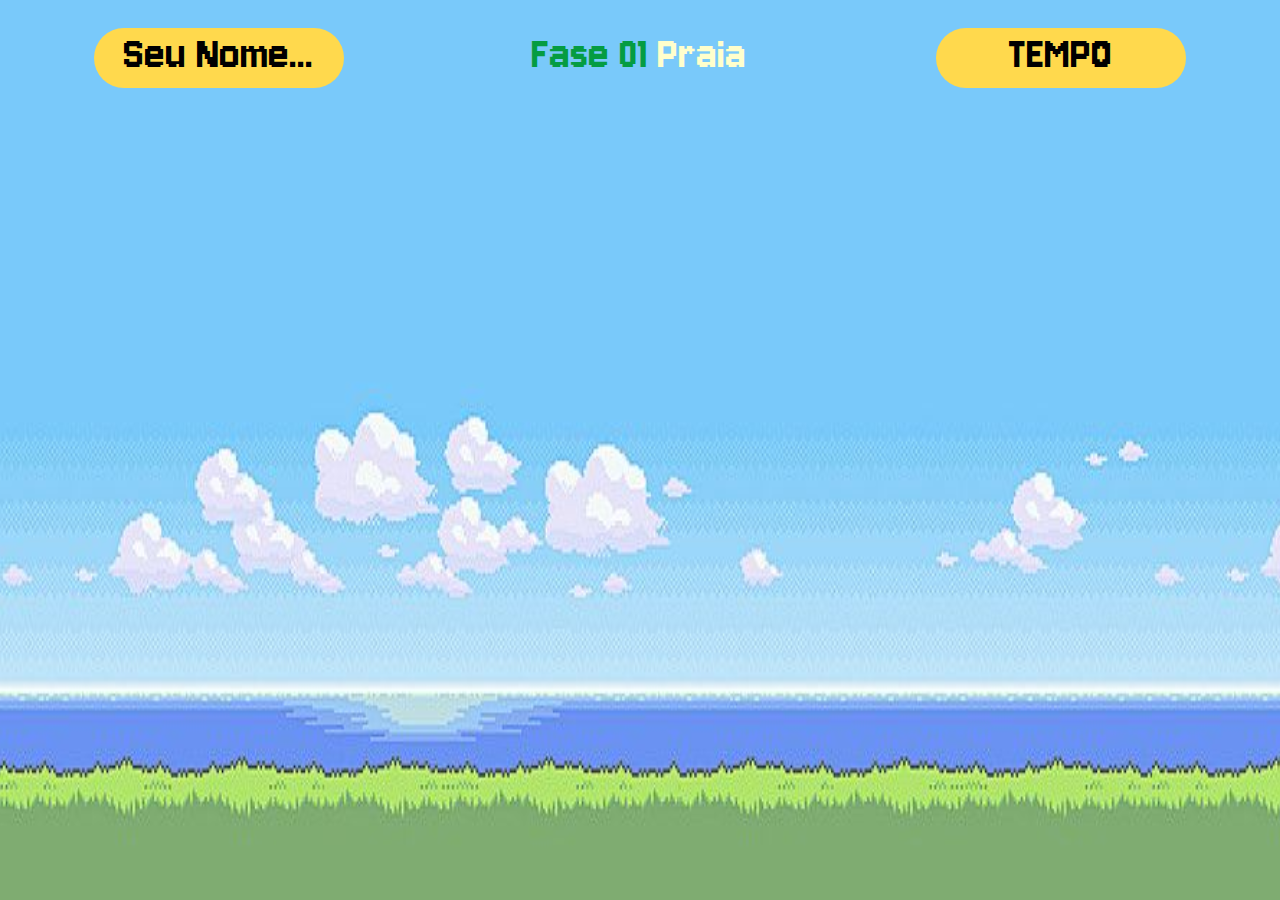
==== html/fase_01_praia.html @ c7d394b1 "inserir layout | fases 01 e 02" ====
<!DOCTYPE html>
<html lang="pt-br">

<head>
    <meta charset="UTF-8">
    <meta name="viewport" content="width=device-width, initial-scale=1.0">
    <title>Fase 01 - PRAIA</title>
    <link rel="stylesheet" href="../assets/css/pages/fase_01.css">
</head>

<body>
    <section class="section-game">
        <!-- CABEÇALHO -->
        <div class="game-header">
            <div class="box-name">
                <span>Seu Nome...</span>
            </div>
            <div class="box-title">
                <span class="title-span1">Fase 01 </span>
                <span class="title-span2">Praia</span>
            </div>
            <div class="box-time">
                <span>TEMPO</span>
            </div>
        </div>
        <!-- CONTEÚDO -->
        <div class="game-body">

        </div>
    </section>
</body>

</html>
---- assets/css/pages/fase_01.css ----
@import url('https://fonts.googleapis.com/css2?family=Jersey+10&display=swap');

html {
    height: 100%;
    width: 100%;
    font-family: "Jersey 10", sans-serif;
    overflow: hidden;
    background-image: url('../../files/img/background-fase_01_praia.jpeg');
    background-size: contain;
    background-size: 90% 100%;
}

.game-header {
    display: flex;
    flex-direction: row;
    justify-content: space-around;
    height: 130px;
}

.box-name {
    background-color: #FFD94D;
    margin-top: 20px;
    width: 250px;
    height: 60px;
    border-radius: 30px;
    text-align: center;
}

.box-title {
    margin-top: 20px;
    width: 250px;
    height: 60px;
    border-radius: 30px;
    text-align: center;
}

.box-time {
    background-color: #FFD94D;
    margin-top: 20px;
    width: 250px;
    height: 60px;
    border-radius: 30px;
    text-align: center;
}

span {
    color: black;
    font-size: 3em;
    font-weight: 500;
}

.title-span1 {
    color: #059C42;
}

.title-span2 {
    color: #FFFFCC;
}
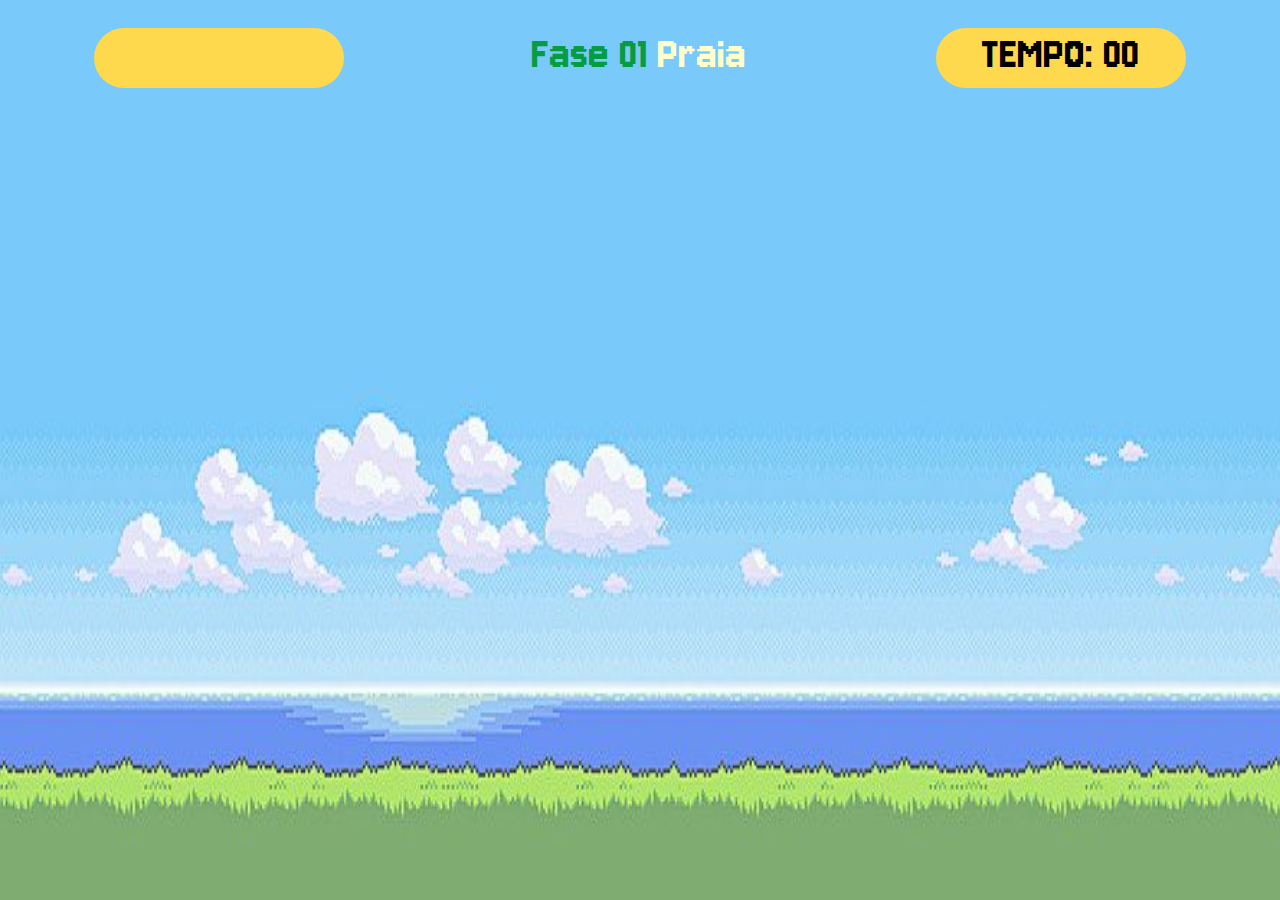
==== commit c147aeef: "aplicar script para recuperar nome do player" ====
--- a/html/fase_01_praia.html
+++ b/html/fase_01_praia.html
@@ -6,6 +6,8 @@
     <meta name="viewport" content="width=device-width, initial-scale=1.0">
     <title>Fase 01 - PRAIA</title>
     <link rel="stylesheet" href="../assets/css/pages/fase_01.css">
+
+    <script defer src="../assets/js/pages/fase01.js"></script>
 </head>
 
 <body>
@@ -13,14 +15,14 @@
         <!-- CABEÇALHO -->
         <div class="game-header">
             <div class="box-name">
-                <span>Seu Nome...</span>
+                <span class="player-span">Seu Nome...</span>
             </div>
             <div class="box-title">
                 <span class="title-span1">Fase 01 </span>
                 <span class="title-span2">Praia</span>
             </div>
             <div class="box-time">
-                <span>TEMPO</span>
+                <span class="timer-span">TEMPO: 00</span>
             </div>
         </div>
         <!-- CONTEÚDO -->
--- a/assets/css/pages/fase_01.css
+++ b/assets/css/pages/fase_01.css
@@ -5,7 +5,7 @@
     width: 100%;
     font-family: "Jersey 10", sans-serif;
     overflow: hidden;
-    background-image: url('../../files/img/background-fase_01_praia.jpeg');
+    background-image: url('../../files/img/backgrounds/background-fase_01_praia.jpeg');
     background-size: contain;
     background-size: 90% 100%;
 }
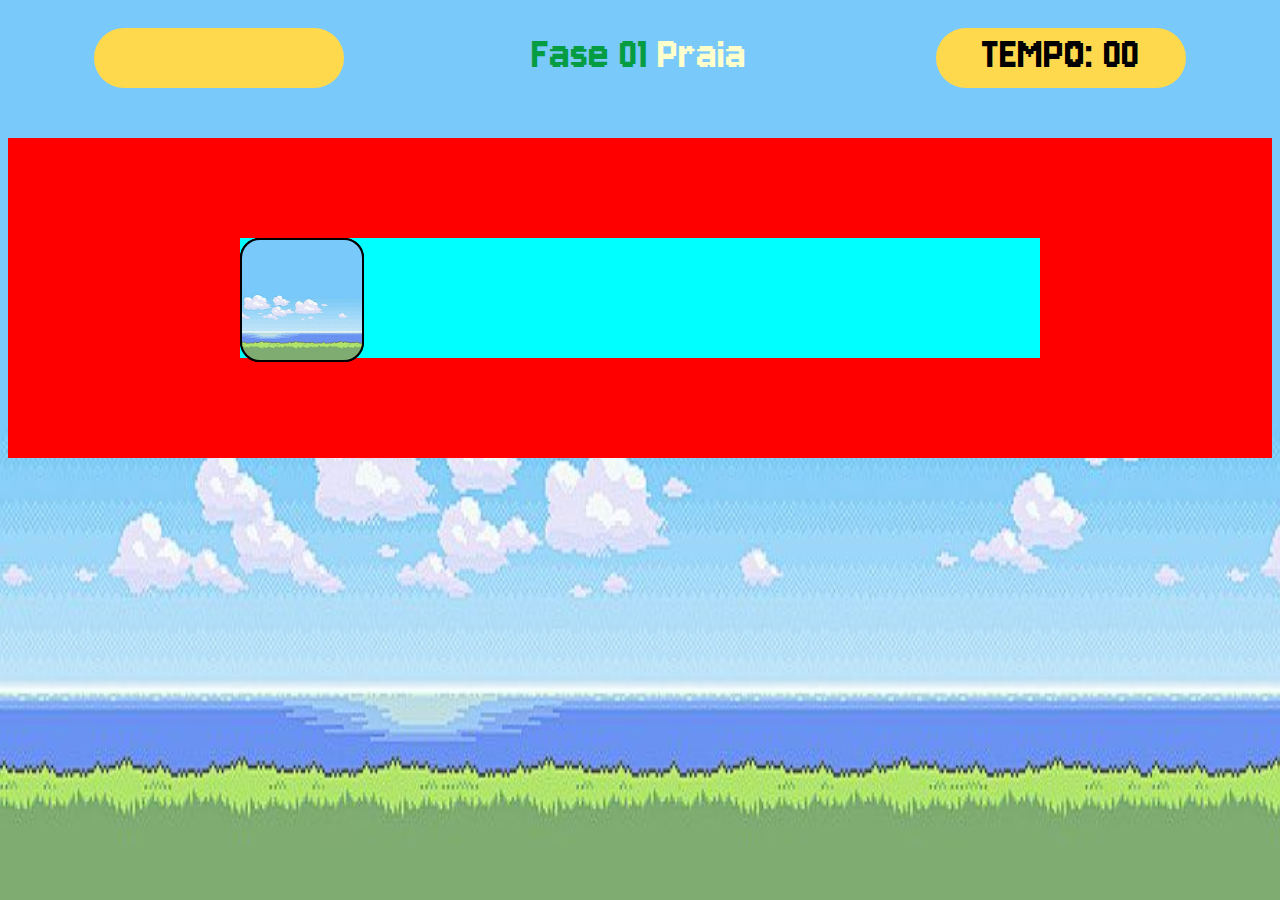
==== commit f457d3ff: "inserir primeira carta" ====
--- a/html/fase_01_praia.html
+++ b/html/fase_01_praia.html
@@ -28,6 +28,8 @@
         <!-- CONTEÚDO -->
         <div class="game-body">
 
+            <div class="grid"></div>
+
         </div>
     </section>
 </body>
--- a/assets/css/pages/fase_01.css
+++ b/assets/css/pages/fase_01.css
@@ -55,4 +55,59 @@
 
 .title-span2 {
     color: #FFFFCC;
+}
+
+/*                  */
+/* CONTEÚDO DO GAME */
+/*                  */
+
+.game-body {
+    display: flex;
+    justify-content: center;
+    align-items: center;
+    background-color: red;
+}
+
+.grid {
+    display: grid;
+    grid-template-columns: 120px 120px 120px;
+    gap: 15px;
+    width: 100%;
+    max-width: 800px;
+    margin: 100px auto;
+    background-color: aqua;
+}
+
+.card {
+    aspect-ratio: 1/1;
+    width: 100%;
+    background-color: #333;
+    border-radius: 20px;
+    position: relative;
+    transition: all 400ms ease;
+    transform-style: preserve-3d;
+}
+
+.card:hover {
+    transform: rotateY(180deg);
+}
+
+.face {
+    width: 100%;
+    height: 100%;
+    position: absolute;
+    background-size: cover;
+    background-position: center;
+    border: solid 2px #000000;
+    border-radius: 20px;
+}
+
+.front {
+    background-image: url('../../files/img/puzzels01/sunset01.png');
+    transform: rotateY(180deg);
+}
+
+.back {
+    background-image: url('../../files/img/backgrounds/background-fase_01_praia.jpeg');
+    backface-visibility: hidden;
 }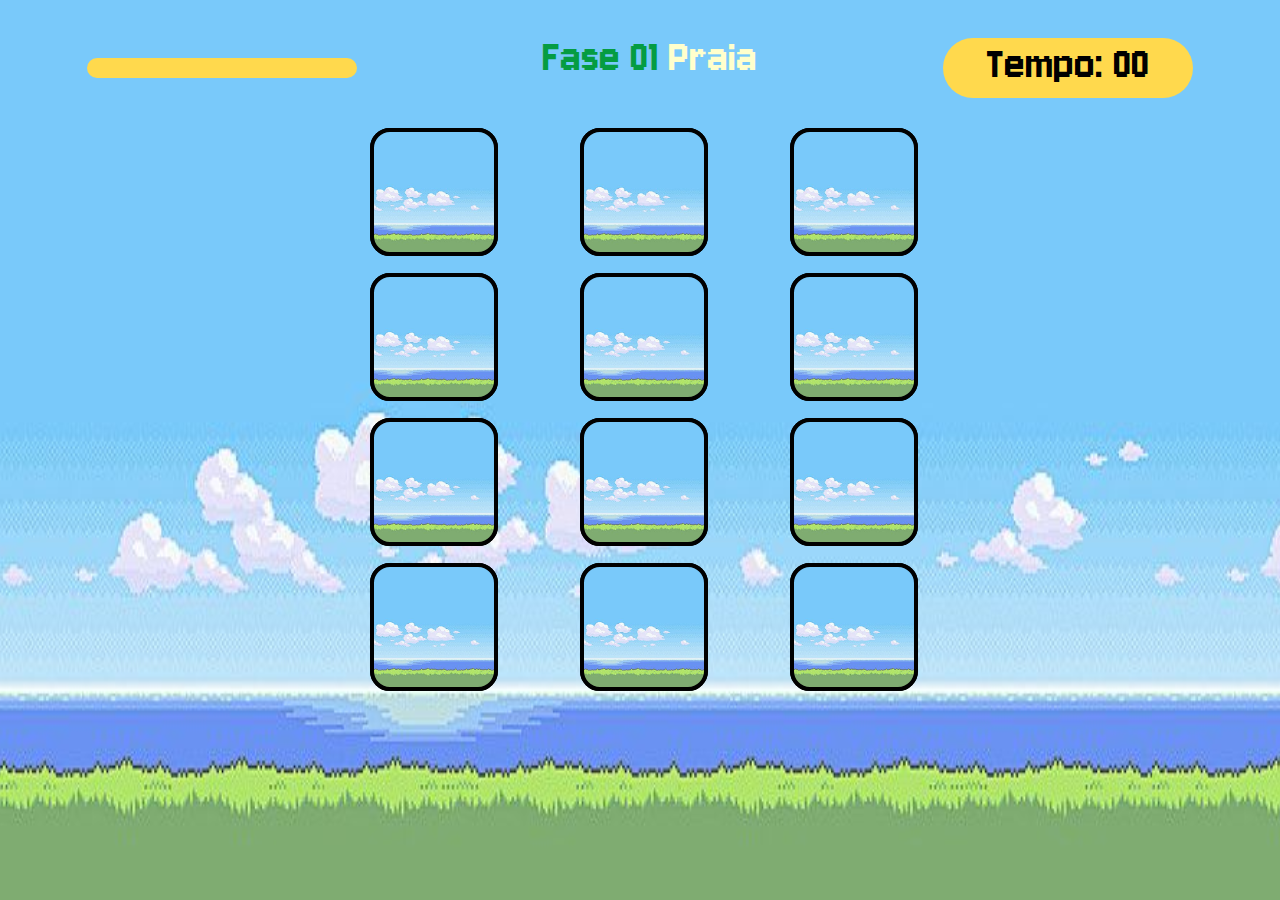
==== commit 2349f519: "inserir script para contagem do tempo" ====
--- a/html/fase_01_praia.html
+++ b/html/fase_01_praia.html
@@ -22,7 +22,7 @@
                 <span class="title-span2">Praia</span>
             </div>
             <div class="box-time">
-                <span class="timer-span">TEMPO: 00</span>
+                <span>Tempo: <span class="timer-span">00</span></span>
             </div>
         </div>
         <!-- CONTEÚDO -->
--- a/assets/css/pages/fase_01.css
+++ b/assets/css/pages/fase_01.css
@@ -14,22 +14,26 @@
     display: flex;
     flex-direction: row;
     justify-content: space-around;
-    height: 130px;
+    align-items: center;
+    height: 100px;
 }
 
 .box-name {
     background-color: #FFD94D;
     margin-top: 20px;
     width: 250px;
-    height: 60px;
+    max-height: 60px;
+    padding: 10px;
     border-radius: 30px;
     text-align: center;
+    overflow-y: auto;
 }
 
 .box-title {
-    margin-top: 20px;
+    margin-top: 5px;
     width: 250px;
     height: 60px;
+    padding: 10px;
     border-radius: 30px;
     text-align: center;
 }
@@ -49,6 +53,10 @@
     font-weight: 500;
 }
 
+.timer-span {
+    font-size: 1em;
+}
+
 .title-span1 {
     color: #059C42;
 }
@@ -64,32 +72,36 @@
 .game-body {
     display: flex;
     justify-content: center;
-    align-items: center;
-    background-color: red;
+    align-items: center;    
 }
 
 .grid {
     display: grid;
+    justify-content: center;
+    align-items: center;    
     grid-template-columns: 120px 120px 120px;
-    gap: 15px;
+    gap: 25px 90px;
     width: 100%;
     max-width: 800px;
-    margin: 100px auto;
-    background-color: aqua;
+    margin: 0 auto;
+    padding: 20px;    
 }
 
 .card {
     aspect-ratio: 1/1;
     width: 100%;
-    background-color: #333;
     border-radius: 20px;
     position: relative;
     transition: all 400ms ease;
-    transform-style: preserve-3d;
+    transform-style: preserve-3d;    
 }
 
-.card:hover {
+.viraCarta {
     transform: rotateY(180deg);
+}
+
+.desligaCarta {
+    opacity: 0.5;    
 }
 
 .face {
@@ -98,12 +110,12 @@
     position: absolute;
     background-size: cover;
     background-position: center;
-    border: solid 2px #000000;
+    border: solid 4px #000000;
     border-radius: 20px;
+    transition: all 900ms ease;
 }
 
 .front {
-    background-image: url('../../files/img/puzzels01/sunset01.png');
     transform: rotateY(180deg);
 }
 
